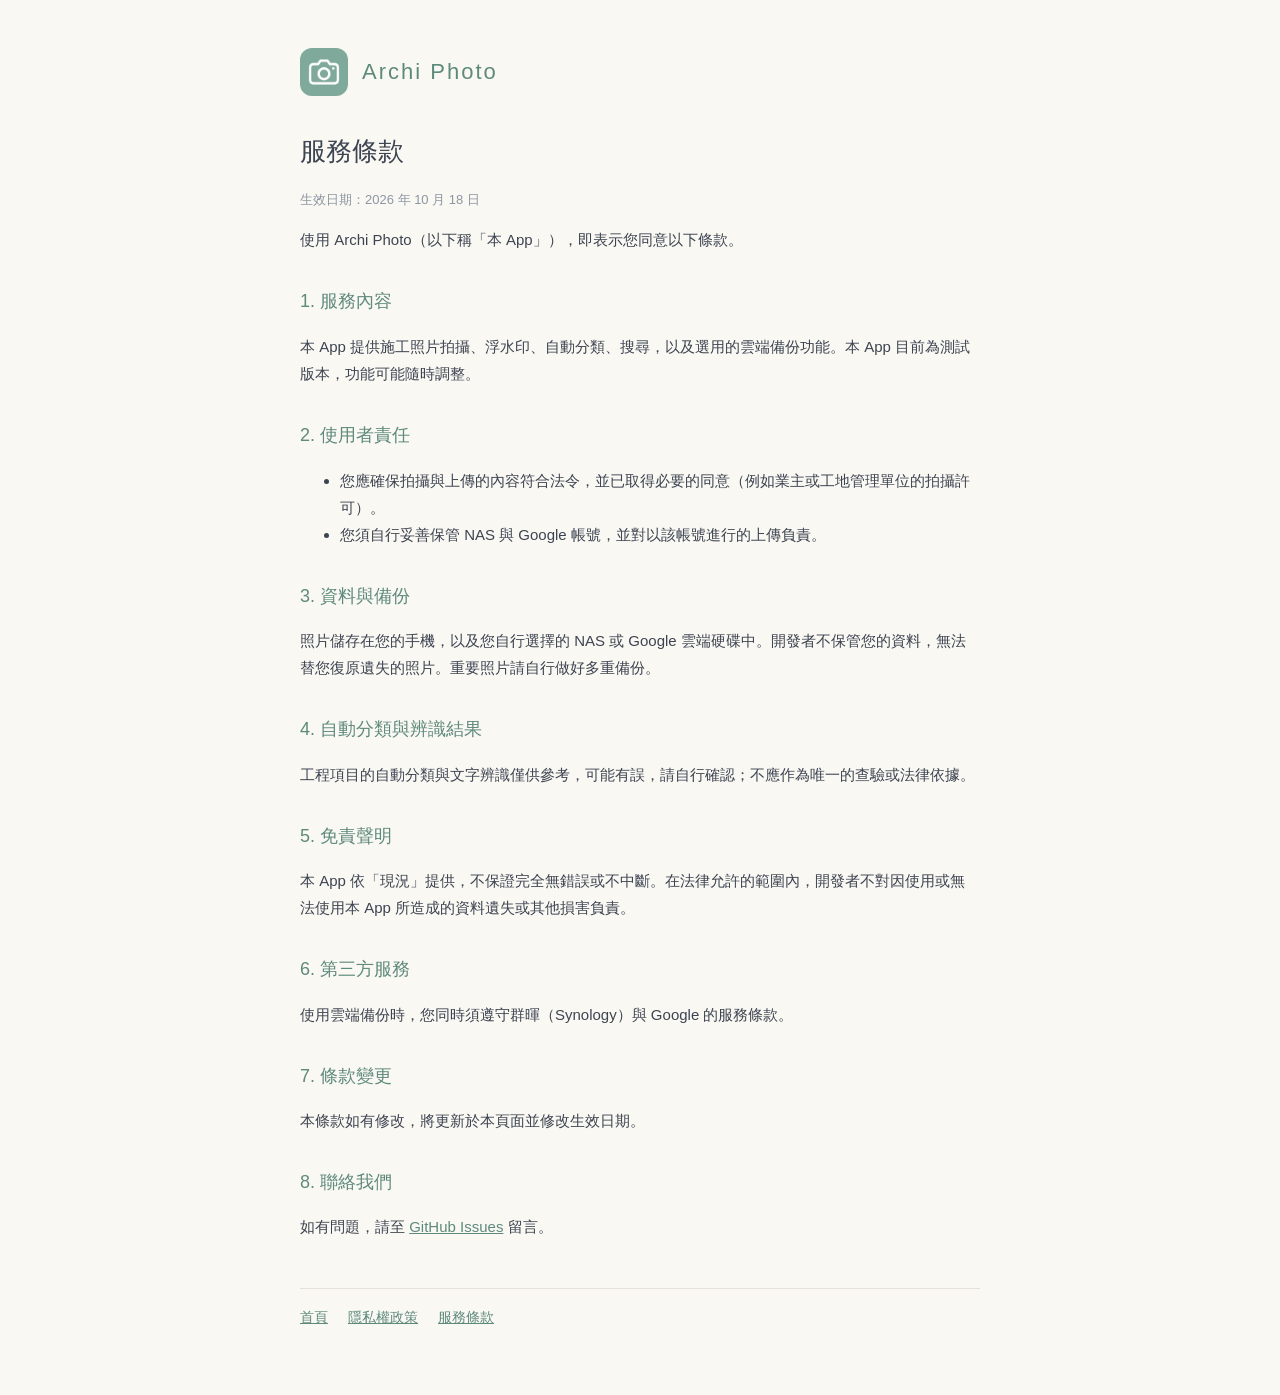
==== terms.html @ 1218b1e4 "新增首頁、隱私權政策、服務條款與標誌 Co-Authored-By: Claude Opus 5.5 <noreply@anthropic.com> Claude-Session: https://c" ====
<!doctype html>
<html lang="zh-Hant">
<head>
<meta charset="utf-8"><meta name="viewport" content="width=device-width, initial-scale=1">
<title>服務條款 — Archi Photo</title>
<link rel="icon" href="logo-120.png"><link rel="stylesheet" href="style.css">
</head>
<body><main>
<header><img src="logo-120.png" alt=""><a href="index.html">Archi Photo</a></header>
<h1>服務條款</h1>
<p class="muted">生效日期：2026 年 10 月 18 日</p>

<p>使用 Archi Photo（以下稱「本 App」），即表示您同意以下條款。</p>

<h2>1. 服務內容</h2>
<p>本 App 提供施工照片拍攝、浮水印、自動分類、搜尋，以及選用的雲端備份功能。本 App 目前為測試版本，功能可能隨時調整。</p>

<h2>2. 使用者責任</h2>
<ul>
<li>您應確保拍攝與上傳的內容符合法令，並已取得必要的同意（例如業主或工地管理單位的拍攝許可）。</li>
<li>您須自行妥善保管 NAS 與 Google 帳號，並對以該帳號進行的上傳負責。</li>
</ul>

<h2>3. 資料與備份</h2>
<p>照片儲存在您的手機，以及您自行選擇的 NAS 或 Google 雲端硬碟中。開發者不保管您的資料，無法替您復原遺失的照片。重要照片請自行做好多重備份。</p>

<h2>4. 自動分類與辨識結果</h2>
<p>工程項目的自動分類與文字辨識僅供參考，可能有誤，請自行確認；不應作為唯一的查驗或法律依據。</p>

<h2>5. 免責聲明</h2>
<p>本 App 依「現況」提供，不保證完全無錯誤或不中斷。在法律允許的範圍內，開發者不對因使用或無法使用本 App 所造成的資料遺失或其他損害負責。</p>

<h2>6. 第三方服務</h2>
<p>使用雲端備份時，您同時須遵守群暉（Synology）與 Google 的服務條款。</p>

<h2>7. 條款變更</h2>
<p>本條款如有修改，將更新於本頁面並修改生效日期。</p>

<h2>8. 聯絡我們</h2>
<p>如有問題，請至 <a href="https://github.com/gang10520-lgtm/ArchiPhoto-Public/issues">GitHub Issues</a> 留言。</p>
<nav><a href="index.html">首頁</a><a href="privacy.html">隱私權政策</a><a href="terms.html">服務條款</a></nav>
</main></body>
</html>
---- style.css ----
:root { --washi:#FAF8F3; --sage:#7FA99B; --sage-deep:#5E8A7C; --ink:#3D4451; --ink-soft:#8C96A3; --line:#E6E2DA; }
* { box-sizing: border-box; }
body { margin: 0; background: var(--washi); color: var(--ink); font-family: "Noto Sans TC", "PingFang TC", "Microsoft JhengHei", sans-serif; line-height: 1.8; }
main { max-width: 720px; margin: 0 auto; padding: 48px 20px 64px; }
header { display: flex; align-items: center; gap: 14px; margin-bottom: 32px; }
header img { width: 48px; height: 48px; border-radius: 12px; }
header a { color: inherit; text-decoration: none; font-size: 22px; font-weight: 300; letter-spacing: 2px; color: var(--sage-deep); }
h1 { font-weight: 400; font-size: 26px; margin: 0 0 8px; }
h2 { font-weight: 500; font-size: 18px; color: var(--sage-deep); margin: 32px 0 8px; }
p, li { font-size: 15px; }
.muted { color: var(--ink-soft); font-size: 13px; }
.card { background: #fff; border-radius: 16px; padding: 20px 24px; margin: 16px 0; border: 1px solid var(--line); }
a { color: var(--sage-deep); }
nav { margin-top: 48px; padding-top: 16px; border-top: 1px solid var(--line); display: flex; gap: 20px; flex-wrap: wrap; font-size: 14px; }
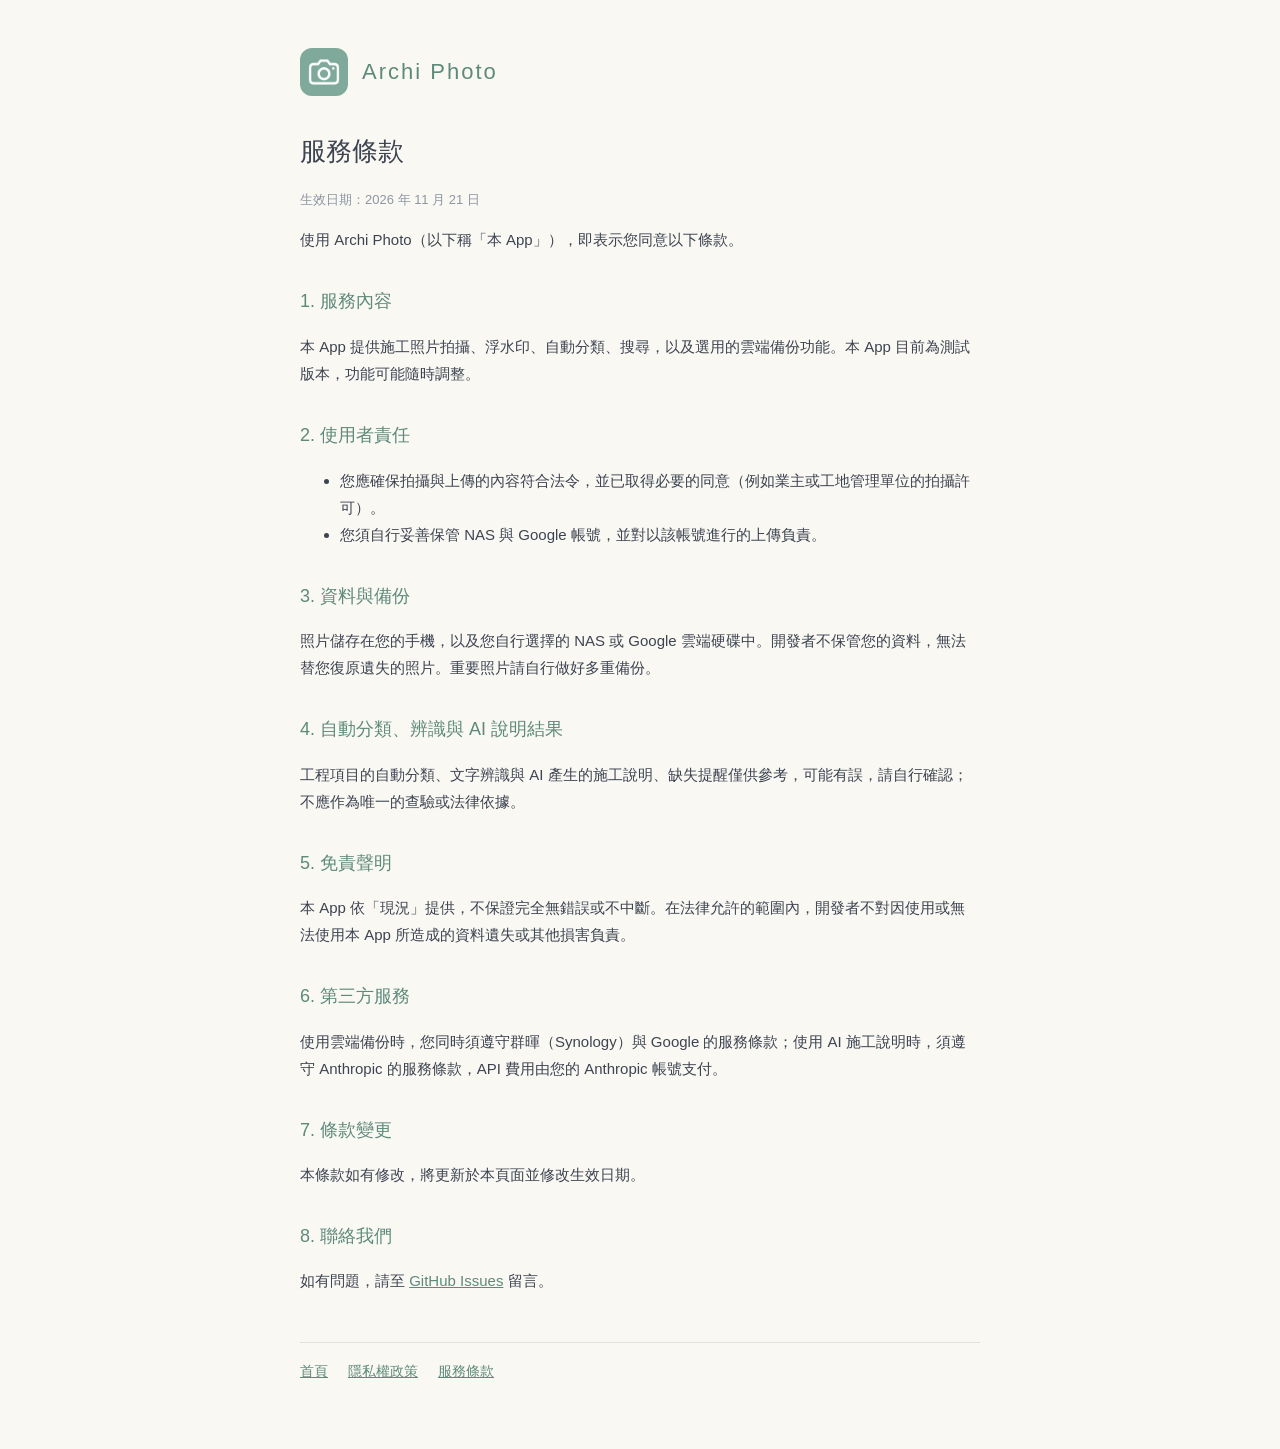
==== commit b19247a6: "更新隱私權政策與服務條款：補上 AI 施工說明、地址查詢、地圖、語音、更新檢查與 Google 雲端完整權限 Co-Authored-By: Claude Opus 5.5 <noreply@anth" ====
--- a/terms.html
+++ b/terms.html
@@ -8,7 +8,7 @@
 <body><main>
 <header><img src="logo-120.png" alt=""><a href="index.html">Archi Photo</a></header>
 <h1>服務條款</h1>
-<p class="muted">生效日期：2026 年 10 月 18 日</p>
+<p class="muted">生效日期：2026 年 11 月 21 日</p>
 
 <p>使用 Archi Photo（以下稱「本 App」），即表示您同意以下條款。</p>
 
@@ -24,14 +24,14 @@
 <h2>3. 資料與備份</h2>
 <p>照片儲存在您的手機，以及您自行選擇的 NAS 或 Google 雲端硬碟中。開發者不保管您的資料，無法替您復原遺失的照片。重要照片請自行做好多重備份。</p>
 
-<h2>4. 自動分類與辨識結果</h2>
-<p>工程項目的自動分類與文字辨識僅供參考，可能有誤，請自行確認；不應作為唯一的查驗或法律依據。</p>
+<h2>4. 自動分類、辨識與 AI 說明結果</h2>
+<p>工程項目的自動分類、文字辨識與 AI 產生的施工說明、缺失提醒僅供參考，可能有誤，請自行確認；不應作為唯一的查驗或法律依據。</p>
 
 <h2>5. 免責聲明</h2>
 <p>本 App 依「現況」提供，不保證完全無錯誤或不中斷。在法律允許的範圍內，開發者不對因使用或無法使用本 App 所造成的資料遺失或其他損害負責。</p>
 
 <h2>6. 第三方服務</h2>
-<p>使用雲端備份時，您同時須遵守群暉（Synology）與 Google 的服務條款。</p>
+<p>使用雲端備份時，您同時須遵守群暉（Synology）與 Google 的服務條款；使用 AI 施工說明時，須遵守 Anthropic 的服務條款，API 費用由您的 Anthropic 帳號支付。</p>
 
 <h2>7. 條款變更</h2>
 <p>本條款如有修改，將更新於本頁面並修改生效日期。</p>
